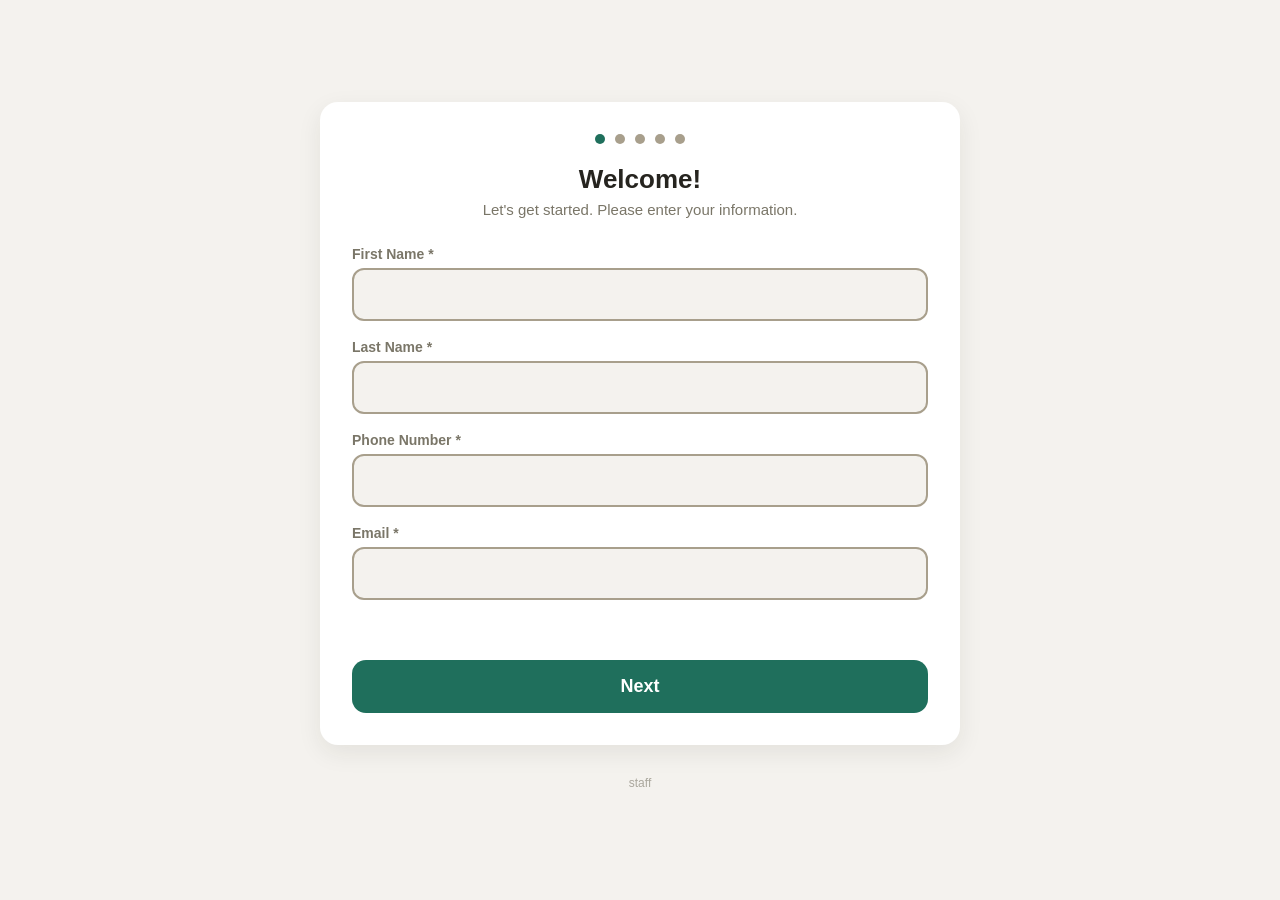
==== index.html @ d9510913 "Add payment method step with admin-uploaded Venmo QR code - New "How Would You Like to Pay?" step be" ====
<!DOCTYPE html>
<html lang="en">
<head>
<meta charset="UTF-8" />
<meta name="viewport" content="width=device-width, initial-scale=1, maximum-scale=1, user-scalable=no, viewport-fit=cover" />
<meta name="apple-mobile-web-app-capable" content="yes" />
<meta name="apple-mobile-web-app-status-bar-style" content="black" />
<meta name="mobile-web-app-capable" content="yes" />
<title>Embroidery Pop-Up</title>
<link rel="manifest" href="manifest.json" />
<link rel="stylesheet" href="css/style.css" />
</head>
<body>
<div class="app">
  <div class="logo-wrap" id="logoWrap"></div>

  <div class="card">
    <div class="steps" id="stepsDots"></div>

    <!-- Step 1: customer info -->
    <section id="step1">
      <h1>Welcome!</h1>
      <p class="subtitle">Let's get started. Please enter your information.</p>
      <div id="fieldsContainer"></div>
      <div class="error-text" id="step1Error"></div>
      <div class="btn-row">
        <button class="btn btn-primary" id="toProduct">Next</button>
      </div>
    </section>

    <!-- Step 2: item/product options -->
    <section id="stepProduct" class="hidden">
      <h1>Choose Your Item</h1>
      <p class="subtitle">Tap an option below to select it.</p>
      <div class="options-grid" id="productGrid"></div>
      <div class="error-text" id="stepProductError"></div>
      <div class="btn-row">
        <button class="btn btn-secondary" id="toStep1">Back</button>
        <button class="btn btn-primary" id="toStep2">Next</button>
      </div>
    </section>

    <!-- Step 3: font style + thread color -->
    <section id="step2" class="hidden">
      <h1>Choose Your Font Style</h1>
      <p class="subtitle">Tap an option below to select it.</p>
      <div class="options-grid" id="optionsGrid"></div>

      <div class="step-subsection">
        <h1>Choose a Thread Color</h1>
        <p class="subtitle">Tap a color below to select it.</p>
        <div class="color-grid" id="colorGrid"></div>
      </div>

      <div class="error-text" id="step2Error"></div>
      <div class="btn-row">
        <button class="btn btn-secondary" id="toProductBack">Back</button>
        <button class="btn btn-primary" id="toStep3">Next</button>
      </div>
    </section>

    <!-- Step 4: name or initials -->
    <section id="step3" class="hidden">
      <h1>Your Name or Initials</h1>
      <p class="subtitle" id="initialsHint">Enter the name or initials to be embroidered.</p>
      <input type="text" class="initials-input" id="initialsInput" autocomplete="off" autocapitalize="characters" />
      <div class="error-text" id="step3Error"></div>
      <div class="btn-row">
        <button class="btn btn-secondary" id="toStep2b">Back</button>
        <button class="btn btn-primary" id="submitBtn">Next</button>
      </div>
    </section>

    <!-- Step 5: payment method -->
    <section id="stepPayment" class="hidden">
      <h1>How Would You Like to Pay?</h1>
      <p class="subtitle">Tap an option below to select it.</p>
      <div class="payment-grid" id="paymentGrid"></div>

      <div class="venmo-qr-box hidden" id="venmoQrBox">
        <p class="venmo-qr-label">Scan to pay with Venmo</p>
        <img class="venmo-qr-image hidden" id="venmoQrImage" alt="Venmo QR code" />
        <p class="venmo-qr-fallback hidden" id="venmoQrFallback">Venmo QR code not set up yet — please pay a staff member directly.</p>
      </div>

      <div class="error-text" id="stepPaymentError"></div>
      <div class="btn-row">
        <button class="btn btn-secondary" id="paymentBackBtn">Back</button>
        <button class="btn btn-primary" id="paymentNextBtn">Next</button>
      </div>
    </section>

    <!-- Step 6: print -->
    <section id="stepDone" class="hidden">
      <div class="thankyou">
        <img src="print-logo.jpg" alt="" class="print-logo" />
        <div class="big">✓</div>
        <h1>Thank You!</h1>
        <p class="subtitle">Your order number is:</p>
        <div class="order-number" id="orderNumberDisplay"></div>
        <div class="order-summary" id="orderSummary"></div>
        <p class="print-footer">Thank You!</p>
        <p class="print-qr-heading">Connect with us</p>
        <img src="qr-instagram.png" alt="" class="print-qr" />
        <p class="print-qr-caption">Follow and stay in touch!</p>
        <div class="btn-row">
          <button class="btn btn-secondary" id="printBtn">Print Order</button>
          <button class="btn btn-primary hidden" id="nextFromPrintBtn">Next</button>
        </div>
      </div>
    </section>

    <!-- Step 7: complete -->
    <section id="stepComplete" class="hidden">
      <div class="thankyou">
        <div class="big">✓</div>
        <h1>All Set?</h1>
        <p class="subtitle">Make sure your receipt printed before you finish.</p>
        <div class="btn-row">
          <button class="btn btn-secondary" id="backToPrintBtn">Back</button>
          <button class="btn btn-primary" id="completeBtn">Complete</button>
        </div>
      </div>
    </section>
  </div>

  <div class="footer-link"><a href="admin.html">staff</a></div>
</div>

<script src="js/db.js"></script>
<script src="js/customer.js"></script>
<script>
  if ('serviceWorker' in navigator) {
    // Auto-reload once when a newly installed service worker takes over, so an
    // update is picked up without needing a manual close-and-reopen on the iPad.
    navigator.serviceWorker.addEventListener('controllerchange', () => window.location.reload());
    window.addEventListener('load', () => navigator.serviceWorker.register('sw.js'));
  }
</script>
</body>
</html>
---- css/style.css ----
:root {
  --bg: #f4f2ee;
  --surface: #ffffff;
  --ink: #26241f;
  --muted: #7a7668;
  --accent: #1f6f5c;
  --accent-ink: #ffffff;
  --border: #a89f8c;
  --danger: #b3423a;
  --radius: 18px;
  --shadow: 0 8px 24px rgba(38, 36, 31, 0.08);
}

* { box-sizing: border-box; }

html, body {
  margin: 0;
  height: 100%;
  background: var(--bg);
  color: var(--ink);
  font-family: -apple-system, BlinkMacSystemFont, "Helvetica Neue", Arial, sans-serif;
  -webkit-tap-highlight-color: transparent;
  overscroll-behavior: none;
}

button, input, select {
  font-family: inherit;
}

.app {
  min-height: 100vh;
  display: flex;
  flex-direction: column;
  align-items: center;
  padding: 24px 20px 40px;
}

.logo-wrap {
  width: 100%;
  max-width: 640px;
  display: flex;
  justify-content: center;
  margin-bottom: 18px;
  min-height: 60px;
}

.logo-wrap img {
  max-height: 110px;
  max-width: 100%;
  object-fit: contain;
}

.card {
  background: var(--surface);
  border-radius: var(--radius);
  box-shadow: var(--shadow);
  padding: 32px;
  width: 100%;
  max-width: 640px;
}

.steps {
  display: flex;
  justify-content: center;
  gap: 10px;
  margin-bottom: 20px;
}

.step-dot {
  width: 10px;
  height: 10px;
  border-radius: 50%;
  background: var(--border);
}

.step-dot.active { background: var(--accent); }
.step-dot.done { background: var(--accent); opacity: 0.5; }

h1 {
  font-size: 26px;
  margin: 0 0 6px;
  text-align: center;
}

.subtitle {
  text-align: center;
  color: var(--muted);
  margin: 0 0 28px;
  font-size: 15px;
}

.field {
  margin-bottom: 18px;
}

.field label {
  display: block;
  font-size: 14px;
  font-weight: 600;
  margin-bottom: 6px;
  color: var(--muted);
}

.field input {
  width: 100%;
  padding: 14px 16px;
  font-size: 18px;
  border: 2px solid var(--border);
  border-radius: 12px;
  background: var(--bg);
  color: var(--ink);
}

.field input:focus {
  outline: none;
  border-color: var(--accent);
  background: var(--surface);
}

.btn {
  display: inline-flex;
  align-items: center;
  justify-content: center;
  gap: 8px;
  padding: 16px 26px;
  font-size: 18px;
  font-weight: 700;
  border-radius: 14px;
  border: none;
  cursor: pointer;
  width: 100%;
}

.btn-primary {
  background: var(--accent);
  color: var(--accent-ink);
}

.btn-primary:disabled {
  background: var(--border);
  color: var(--muted);
  cursor: not-allowed;
}

.btn-secondary {
  background: transparent;
  color: var(--muted);
  border: 2px solid var(--border);
}

.btn-danger {
  background: var(--danger);
  color: #fff;
}

.btn-row {
  display: flex;
  gap: 12px;
  margin-top: 24px;
}

.btn-row .btn { flex: 1; }

.options-grid {
  display: grid;
  grid-template-columns: repeat(2, 1fr);
  gap: 16px;
  margin-bottom: 8px;
}

.option-card {
  border: 3px solid var(--border);
  border-radius: 16px;
  padding: 10px;
  background: var(--bg);
  cursor: pointer;
  text-align: center;
  transition: border-color 0.15s, transform 0.1s;
}

.option-card:active { transform: scale(0.97); }

.option-card.selected {
  border-color: var(--accent);
  background: #eaf4f1;
}

.option-card img {
  width: 100%;
  height: 100px;
  object-fit: contain;
  margin-bottom: 8px;
  background: #fff;
  border-radius: 10px;
}

.option-card .opt-label {
  font-size: 14px;
  font-weight: 600;
}

.option-placeholder {
  height: 100px;
  display: flex;
  align-items: center;
  justify-content: center;
  color: var(--muted);
  font-size: 12px;
  background: #fff;
  border-radius: 10px;
  margin-bottom: 8px;
}

.step-subsection {
  margin-top: 32px;
}

.color-grid {
  display: grid;
  grid-template-columns: repeat(4, 1fr);
  gap: 14px;
  margin-bottom: 8px;
}

.color-swatch {
  display: flex;
  flex-direction: column;
  align-items: center;
  gap: 6px;
  cursor: pointer;
}

.swatch-circle {
  width: 48px;
  height: 48px;
  border-radius: 50%;
  border: 3px solid var(--border);
  transition: border-color 0.15s, transform 0.1s;
}

.color-swatch.selected .swatch-circle {
  border-color: var(--accent);
  transform: scale(1.08);
}

.swatch-label {
  font-size: 12px;
  font-weight: 600;
  color: var(--muted);
}

.payment-grid {
  display: grid;
  grid-template-columns: repeat(3, 1fr);
  gap: 14px;
  margin-bottom: 8px;
}

.payment-card {
  border: 3px solid var(--border);
  border-radius: 16px;
  padding: 22px 8px;
  background: var(--bg);
  cursor: pointer;
  text-align: center;
  transition: border-color 0.15s, transform 0.1s;
}

.payment-card:active { transform: scale(0.97); }

.payment-card.selected {
  border-color: var(--accent);
  background: #eaf4f1;
}

.payment-icon {
  font-size: 30px;
  margin-bottom: 8px;
}

.payment-label {
  font-size: 14px;
  font-weight: 600;
}

.venmo-qr-box {
  text-align: center;
  margin-top: 28px;
  padding: 20px;
  background: var(--bg);
  border-radius: 16px;
}

.venmo-qr-label {
  font-size: 14px;
  font-weight: 600;
  color: var(--muted);
  margin: 0 0 14px;
}

.venmo-qr-image {
  width: 180px;
  height: 180px;
  object-fit: contain;
  background: #fff;
  border-radius: 12px;
  padding: 10px;
}

.venmo-qr-fallback {
  font-size: 14px;
  color: var(--muted);
  margin: 0;
}

.initials-input {
  width: 100%;
  text-align: center;
  font-size: 48px;
  letter-spacing: 10px;
  font-weight: 800;
  padding: 20px;
  border: 2px solid var(--border);
  border-radius: 14px;
  background: var(--bg);
  text-transform: uppercase;
}

.initials-input:focus {
  outline: none;
  border-color: var(--accent);
}

.thankyou {
  text-align: center;
  padding: 40px 10px;
}

.thankyou .big {
  font-size: 56px;
  margin-bottom: 10px;
}

.order-number {
  font-size: 96px;
  font-weight: 800;
  color: var(--accent);
  line-height: 1;
  margin: 10px 0 30px;
}

.order-summary {
  text-align: left;
  background: var(--bg);
  border-radius: 14px;
  padding: 10px 22px;
  margin: 0 0 24px;
}

.summary-row {
  display: flex;
  justify-content: space-between;
  gap: 16px;
  padding: 10px 0;
  border-bottom: 1px solid var(--border);
  font-size: 16px;
}

.summary-row:last-child { border-bottom: none; }

.summary-row span { color: var(--muted); }

.print-footer { display: none; }

.print-logo { display: none; }

.print-qr { display: none; }

.print-qr-heading { display: none; }

.print-qr-caption { display: none; }

@page {
  size: 4in 6in;
  margin: 0.1in;
}

@media print {
  /* step1/step2/step3 already carry the shared .hidden class by the time
     Print is reachable (only shown on the thank-you screen), so they don't
     need hiding here — just the parts that are always rendered. */
  .steps, .footer-link { display: none; }

  html, body {
    width: 4in;
    height: 6in;
    max-height: 6in;
    margin: 0;
    background: #fff;
    overflow: hidden;
  }

  .app {
    display: flex;
    flex-direction: column;
    justify-content: center;
    align-items: center;
    min-height: 0;
    height: 6in;
    max-height: 6in;
    padding: 0;
    overflow: hidden;
  }

  /* The on-screen logo (configurable, may be in color) never prints —
     only the fixed black print-logo image does. */
  .logo-wrap { display: none; }

  .print-logo {
    display: block;
    max-width: 38%;
    margin: 0 auto 10px;
  }

  .card {
    box-shadow: none;
    background: transparent;
    padding: 0;
    width: 100%;
    max-width: none;
    height: auto;
    max-height: 6in;
    overflow: hidden;
  }

  .thankyou { padding: 0; line-height: 1; }
  .thankyou .big { display: none; }
  .thankyou h1 { display: none; } /* avoid printing "Thank You!" twice — .print-footer covers it */
  .thankyou .subtitle { display: none; } /* redundant with the big order number below it */
  .thankyou .btn-row { display: none; }

  /* Force plain black-on-white output so a thermal/receipt printer doesn't
     try to render colored fills or accent text. */
  .thankyou, .thankyou * {
    color: #000 !important;
    background: transparent !important;
    box-shadow: none !important;
  }
  .order-number { font-size: 66px; line-height: 1; margin: 0 0 8px; }
  .order-summary {
    padding: 3px 0;
    margin: 0;
    text-align: center;
  }
  .summary-row {
    display: flex;
    justify-content: center;
    gap: 8px;
    font-size: 14px;
    line-height: 1.1;
    padding: 0;
    border-bottom: none;
  }
  .summary-row span::after { content: ':'; }
  .print-footer {
    display: block;
    font-size: 18px;
    line-height: 1;
    font-weight: 700;
    text-align: center;
    margin-top: 4px;
  }
  .print-qr-heading {
    display: block;
    font-size: 18px;
    font-weight: 700;
    text-align: center;
    margin-top: 10px;
  }
  .print-qr {
    display: block;
    width: 135px;
    height: 135px;
    margin: 10px auto 0;
  }
  .print-qr-caption {
    display: block;
    font-size: 14px;
    text-align: center;
    margin-top: 6px;
  }
}

.footer-link {
  margin-top: 28px;
  text-align: center;
}

.footer-link a {
  color: var(--muted);
  font-size: 12px;
  text-decoration: none;
  opacity: 0.6;
}

.error-text {
  color: var(--danger);
  font-size: 14px;
  margin-top: 6px;
  min-height: 18px;
}

/* Admin */
.admin-shell {
  max-width: 920px;
}

.admin-header {
  display: flex;
  justify-content: space-between;
  align-items: center;
  margin-bottom: 20px;
}

.tabs {
  display: flex;
  gap: 8px;
  margin-bottom: 24px;
}

.tab-btn {
  padding: 10px 18px;
  border-radius: 10px;
  border: 2px solid var(--border);
  background: var(--surface);
  cursor: pointer;
  font-weight: 600;
  color: var(--muted);
}

.tab-btn.active {
  background: var(--accent);
  color: #fff;
  border-color: var(--accent);
}

.tab-panel { display: none; }
.tab-panel.active { display: block; }

.section-title {
  font-size: 18px;
  font-weight: 700;
  margin: 28px 0 12px;
}

.section-title:first-child { margin-top: 0; }

.field-row, .option-row {
  display: flex;
  gap: 10px;
  align-items: center;
  background: var(--bg);
  border: 1px solid var(--border);
  border-radius: 12px;
  padding: 12px;
  margin-bottom: 10px;
  flex-wrap: wrap;
}

.field-row input[type="text"], .option-row input[type="text"] {
  flex: 1;
  min-width: 140px;
  padding: 10px 12px;
  border: 1px solid var(--border);
  border-radius: 8px;
  font-size: 15px;
}

.option-row img {
  width: 54px;
  height: 54px;
  object-fit: contain;
  background: #fff;
  border-radius: 8px;
  border: 1px solid var(--border);
}

.thumb-placeholder {
  width: 54px;
  height: 54px;
  background: #fff;
  border-radius: 8px;
  border: 1px dashed var(--border);
  display: flex;
  align-items: center;
  justify-content: center;
  font-size: 10px;
  color: var(--muted);
  text-align: center;
}

.icon-btn {
  border: none;
  background: transparent;
  color: var(--danger);
  font-size: 20px;
  cursor: pointer;
  padding: 4px 10px;
}

.small-btn {
  padding: 8px 14px;
  font-size: 14px;
  border-radius: 8px;
  border: 1px solid var(--border);
  background: var(--surface);
  cursor: pointer;
  font-weight: 600;
}

.logo-upload-row {
  display: flex;
  align-items: center;
  gap: 16px;
  flex-wrap: wrap;
}

.logo-preview {
  max-height: 70px;
  max-width: 180px;
  object-fit: contain;
  background: var(--bg);
  border-radius: 8px;
  padding: 6px;
}

table.subs {
  width: 100%;
  border-collapse: collapse;
  font-size: 14px;
}

table.subs th, table.subs td {
  border-bottom: 1px solid var(--border);
  padding: 10px 8px;
  text-align: left;
  white-space: nowrap;
}

table.subs th {
  color: var(--muted);
  font-size: 12px;
  text-transform: uppercase;
}

.table-scroll {
  overflow-x: auto;
  border: 1px solid var(--border);
  border-radius: 12px;
}

.toolbar {
  display: flex;
  gap: 10px;
  margin-bottom: 16px;
  flex-wrap: wrap;
}

.toast {
  position: fixed;
  bottom: 24px;
  left: 50%;
  transform: translateX(-50%);
  background: var(--ink);
  color: #fff;
  padding: 12px 20px;
  border-radius: 10px;
  font-size: 14px;
  opacity: 0;
  pointer-events: none;
  transition: opacity 0.25s;
  z-index: 50;
}

.toast.show { opacity: 1; }

.pin-screen {
  max-width: 360px;
  text-align: center;
}

.pin-screen input {
  width: 100%;
  text-align: center;
  font-size: 32px;
  letter-spacing: 12px;
  padding: 16px;
  border: 2px solid var(--border);
  border-radius: 12px;
  margin: 16px 0;
}

.hidden { display: none !important; }

.help-text {
  font-size: 13px;
  color: var(--muted);
  margin-top: -6px;
  margin-bottom: 14px;
}

.number-field {
  width: 90px;
  padding: 10px;
  border: 1px solid var(--border);
  border-radius: 8px;
  font-size: 15px;
}

label.inline-check {
  display: flex;
  align-items: center;
  gap: 6px;
  font-size: 13px;
  color: var(--muted);
  white-space: nowrap;
}
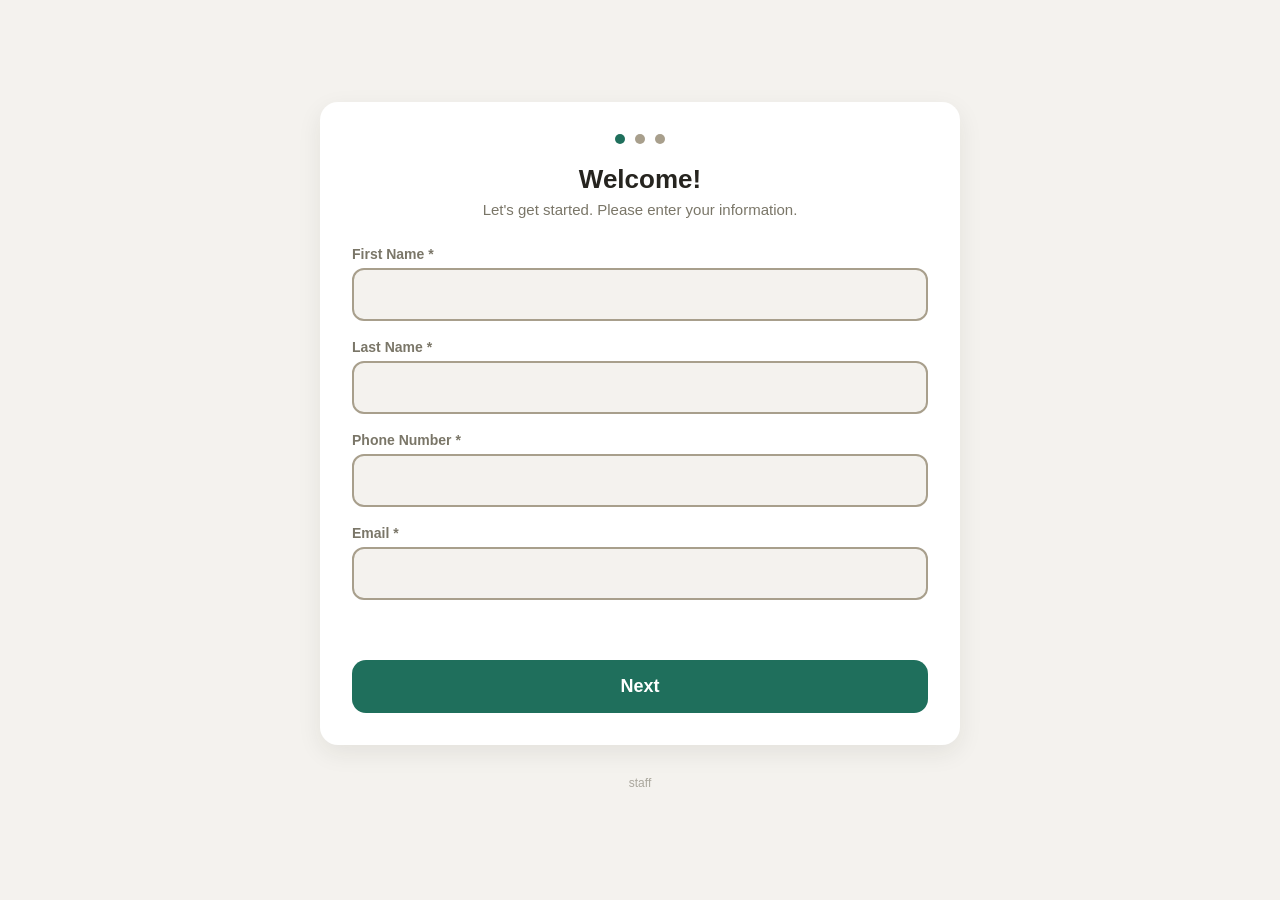
==== commit e5af7da4: "Support multiple items per order, each personalized independently - Item-selection page now uses +/-" ====
--- a/index.html
+++ b/index.html
@@ -30,8 +30,8 @@
 
     <!-- Step 2: item/product options -->
     <section id="stepProduct" class="hidden">
-      <h1>Choose Your Item</h1>
-      <p class="subtitle">Tap an option below to select it.</p>
+      <h1>Choose Your Items</h1>
+      <p class="subtitle">Use the + and - buttons to choose how many of each you'd like.</p>
       <div class="options-grid" id="productGrid"></div>
       <div class="error-text" id="stepProductError"></div>
       <div class="btn-row">
@@ -40,16 +40,18 @@
       </div>
     </section>
 
-    <!-- Step 3: font style + thread color -->
+    <!-- Step 3: font style + thread color (repeats once per item) -->
     <section id="step2" class="hidden">
       <h1>Choose Your Font Style</h1>
+      <p class="item-progress" id="step2ItemProgress"></p>
       <p class="subtitle">Tap an option below to select it.</p>
       <div class="options-grid" id="optionsGrid"></div>
 
       <div class="step-subsection">
         <h1>Choose a Thread Color</h1>
         <p class="subtitle">Tap a color below to select it.</p>
-        <div class="color-grid" id="colorGrid"></div>
+        <div class="color-row color-row-top" id="colorGridTop"></div>
+        <div class="color-row color-row-bottom" id="colorGridBottom"></div>
       </div>
 
       <div class="error-text" id="step2Error"></div>
@@ -59,11 +61,12 @@
       </div>
     </section>
 
-    <!-- Step 4: name or initials -->
+    <!-- Step 4: name or initials (repeats once per item) -->
     <section id="step3" class="hidden">
       <h1>Your Name or Initials</h1>
+      <p class="item-progress" id="step3ItemProgress"></p>
       <p class="subtitle" id="initialsHint">Enter the name or initials to be embroidered.</p>
-      <input type="text" class="initials-input" id="initialsInput" autocomplete="off" autocapitalize="characters" />
+      <input type="text" class="initials-input" id="initialsInput" autocomplete="off" autocapitalize="off" />
       <div class="error-text" id="step3Error"></div>
       <div class="btn-row">
         <button class="btn btn-secondary" id="toStep2b">Back</button>
@@ -116,6 +119,9 @@
         <div class="big">✓</div>
         <h1>All Set?</h1>
         <p class="subtitle">Make sure your receipt printed before you finish.</p>
+        <p class="qr-heading">Connect with us on Instagram</p>
+        <img src="qr-instagram.png" alt="" class="qr-image" />
+        <p class="qr-caption">Follow and stay in touch!</p>
         <div class="btn-row">
           <button class="btn btn-secondary" id="backToPrintBtn">Back</button>
           <button class="btn btn-primary" id="completeBtn">Complete</button>
--- a/css/style.css
+++ b/css/style.css
@@ -211,15 +211,73 @@
   margin-bottom: 8px;
 }
 
+.qty-stepper {
+  display: flex;
+  align-items: center;
+  justify-content: center;
+  gap: 14px;
+  margin-top: 10px;
+}
+
+.qty-btn {
+  width: 34px;
+  height: 34px;
+  border-radius: 50%;
+  border: 2px solid var(--accent);
+  background: var(--surface);
+  color: var(--accent);
+  font-size: 20px;
+  font-weight: 700;
+  line-height: 1;
+  cursor: pointer;
+  display: flex;
+  align-items: center;
+  justify-content: center;
+  padding: 0;
+}
+
+.qty-value {
+  font-size: 18px;
+  font-weight: 700;
+  min-width: 24px;
+  text-align: center;
+}
+
+.item-progress {
+  text-align: center;
+  color: var(--accent);
+  font-weight: 700;
+  font-size: 14px;
+  margin: -4px 0 14px;
+}
+
+.summary-item-heading {
+  font-weight: 700;
+  font-size: 15px;
+  text-align: center;
+  margin: 14px 0 4px;
+}
+
+.summary-item-heading:first-child {
+  margin-top: 0;
+}
+
 .step-subsection {
   margin-top: 32px;
 }
 
-.color-grid {
+.color-row {
   display: grid;
-  grid-template-columns: repeat(4, 1fr);
-  gap: 14px;
-  margin-bottom: 8px;
+  gap: 10px;
+  margin-bottom: 10px;
+}
+
+.color-row-top {
+  grid-template-columns: repeat(6, 1fr);
+}
+
+.color-row-bottom {
+  grid-template-columns: repeat(7, 1fr);
 }
 
 .color-swatch {
@@ -299,8 +357,10 @@
 }
 
 .venmo-qr-image {
-  width: 180px;
-  height: 180px;
+  width: 320px;
+  max-width: 85%;
+  height: auto;
+  aspect-ratio: 1 / 1;
   object-fit: contain;
   background: #fff;
   border-radius: 12px;
@@ -311,6 +371,30 @@
   font-size: 14px;
   color: var(--muted);
   margin: 0;
+}
+
+.qr-heading {
+  font-size: 15px;
+  font-weight: 700;
+  text-align: center;
+  margin: 24px 0 10px;
+}
+
+.qr-image {
+  display: block;
+  width: 280px;
+  max-width: 80%;
+  height: auto;
+  aspect-ratio: 1 / 1;
+  margin: 0 auto;
+  object-fit: contain;
+}
+
+.qr-caption {
+  font-size: 13px;
+  color: var(--muted);
+  text-align: center;
+  margin: 10px 0 0;
 }
 
 .initials-input {
@@ -323,7 +407,6 @@
   border: 2px solid var(--border);
   border-radius: 14px;
   background: var(--bg);
-  text-transform: uppercase;
 }
 
 .initials-input:focus {
@@ -462,6 +545,11 @@
     border-bottom: none;
   }
   .summary-row span::after { content: ':'; }
+  .summary-item-heading {
+    font-size: 15px;
+    line-height: 1.2;
+    margin: 8px 0 2px;
+  }
   .print-footer {
     display: block;
     font-size: 18px;
@@ -489,6 +577,27 @@
     text-align: center;
     margin-top: 6px;
   }
+
+  /* Multi-item orders add several rows per extra item, which a fixed 4x6
+     page can't absorb at single-item sizing — shrink proportionally so
+     orders with a few items still land on one page. */
+  .receipt-compact .print-logo { max-width: 28%; margin-bottom: 6px; }
+  .receipt-compact .order-number { font-size: 48px; margin: 0 0 4px; }
+  .receipt-compact .summary-row { font-size: 12px; line-height: 1.05; }
+  .receipt-compact .summary-item-heading { font-size: 13px; margin: 5px 0 1px; }
+  .receipt-compact .print-footer { font-size: 15px; margin-top: 3px; }
+  .receipt-compact .print-qr-heading { font-size: 15px; margin-top: 6px; }
+  .receipt-compact .print-qr { width: 90px; height: 90px; margin-top: 6px; }
+  .receipt-compact .print-qr-caption { font-size: 12px; margin-top: 4px; }
+
+  .receipt-tight .print-logo { max-width: 22%; margin-bottom: 4px; }
+  .receipt-tight .order-number { font-size: 36px; margin: 0 0 2px; }
+  .receipt-tight .summary-row { font-size: 10px; line-height: 1; }
+  .receipt-tight .summary-item-heading { font-size: 11px; margin: 3px 0 1px; }
+  .receipt-tight .print-footer { font-size: 13px; margin-top: 2px; }
+  .receipt-tight .print-qr-heading { font-size: 13px; margin-top: 4px; }
+  .receipt-tight .print-qr { width: 70px; height: 70px; margin-top: 4px; }
+  .receipt-tight .print-qr-caption { font-size: 10px; margin-top: 2px; }
 }
 
 .footer-link {
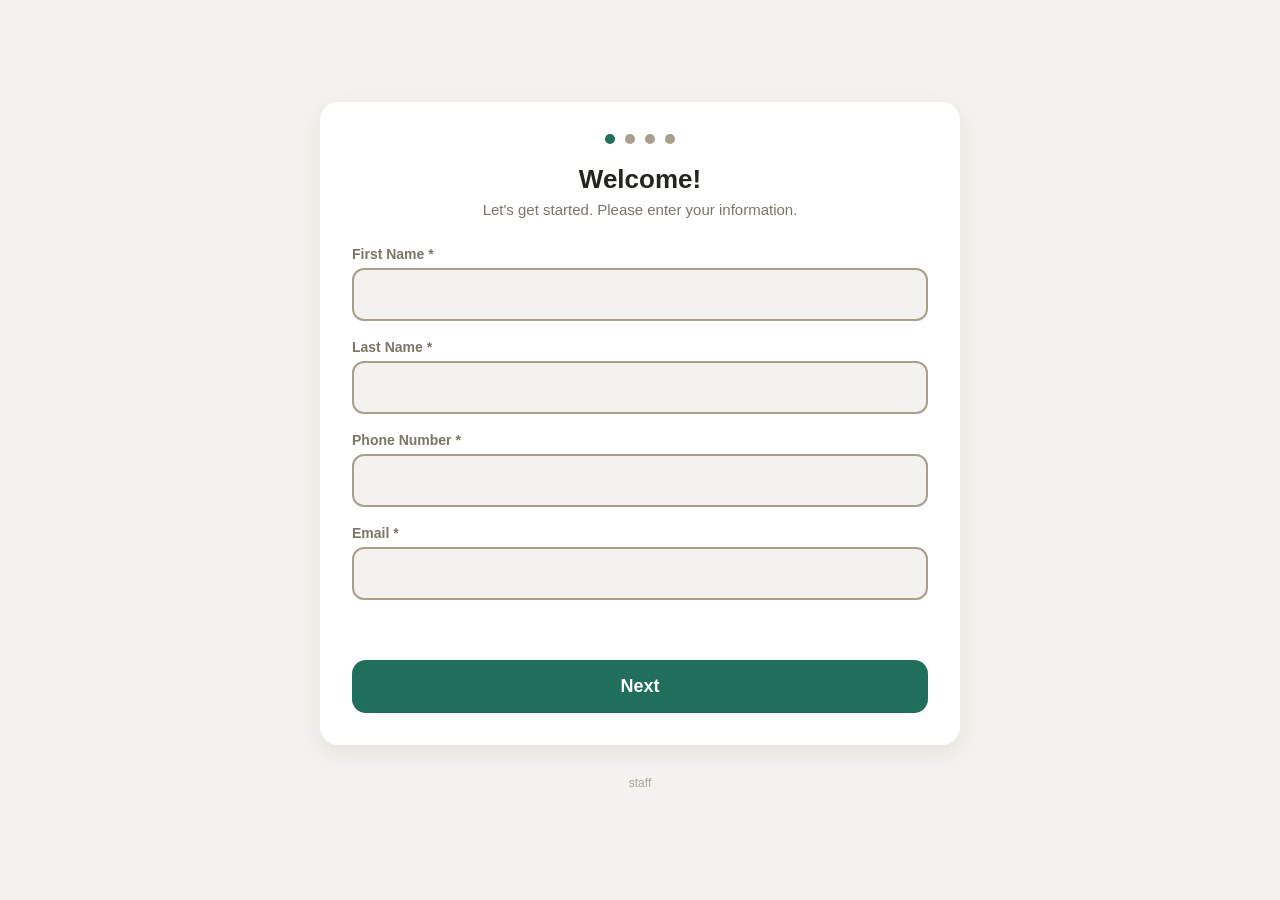
==== commit 0890de94: "Add a review step before printing New "Review Your Order" page between payment and the Thank You/pri" ====
--- a/index.html
+++ b/index.html
@@ -93,6 +93,17 @@
       </div>
     </section>
 
+    <!-- Step: review before printing -->
+    <section id="stepReview" class="hidden">
+      <h1>Review Your Order</h1>
+      <p class="subtitle">Does everything look good?</p>
+      <div class="order-summary" id="reviewSummary"></div>
+      <div class="btn-row">
+        <button class="btn btn-secondary" id="reviewBackBtn">Back</button>
+        <button class="btn btn-primary" id="reviewNextBtn">Next</button>
+      </div>
+    </section>
+
     <!-- Step 6: print -->
     <section id="stepDone" class="hidden">
       <div class="thankyou">
